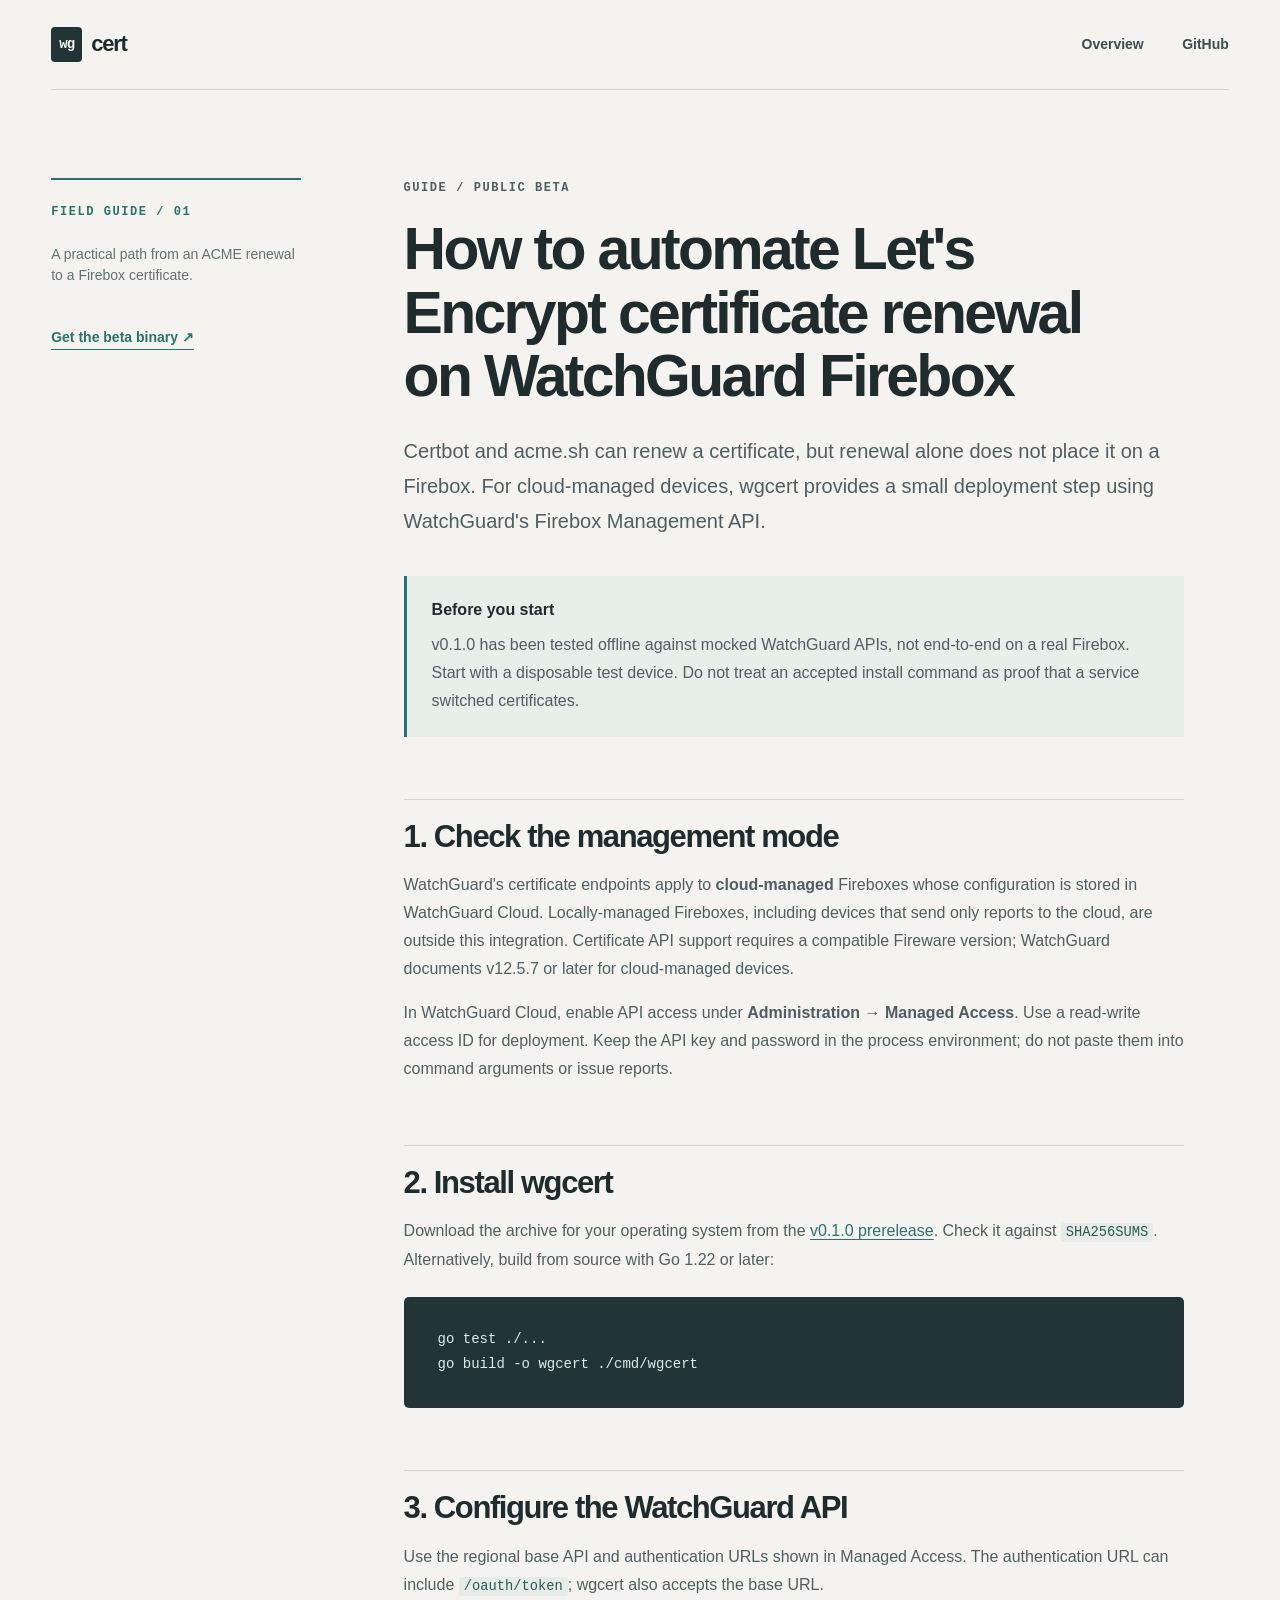
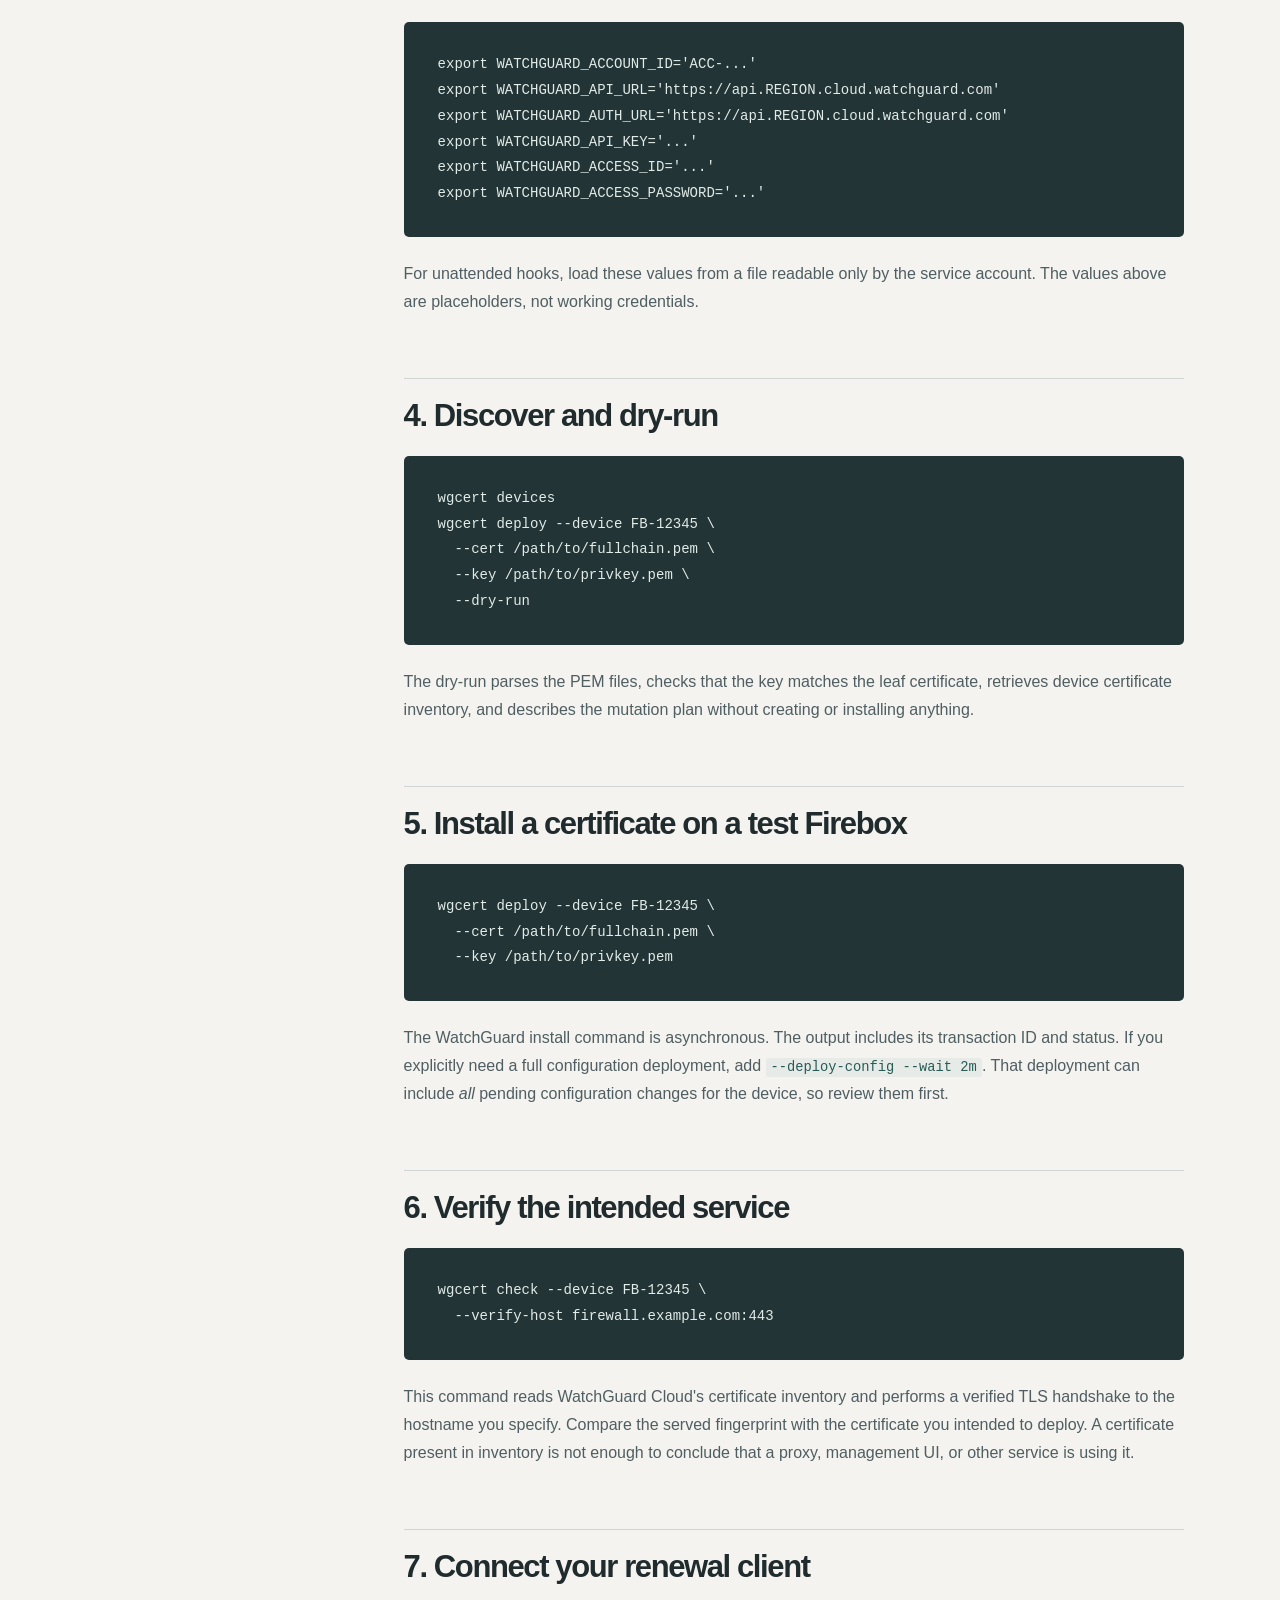
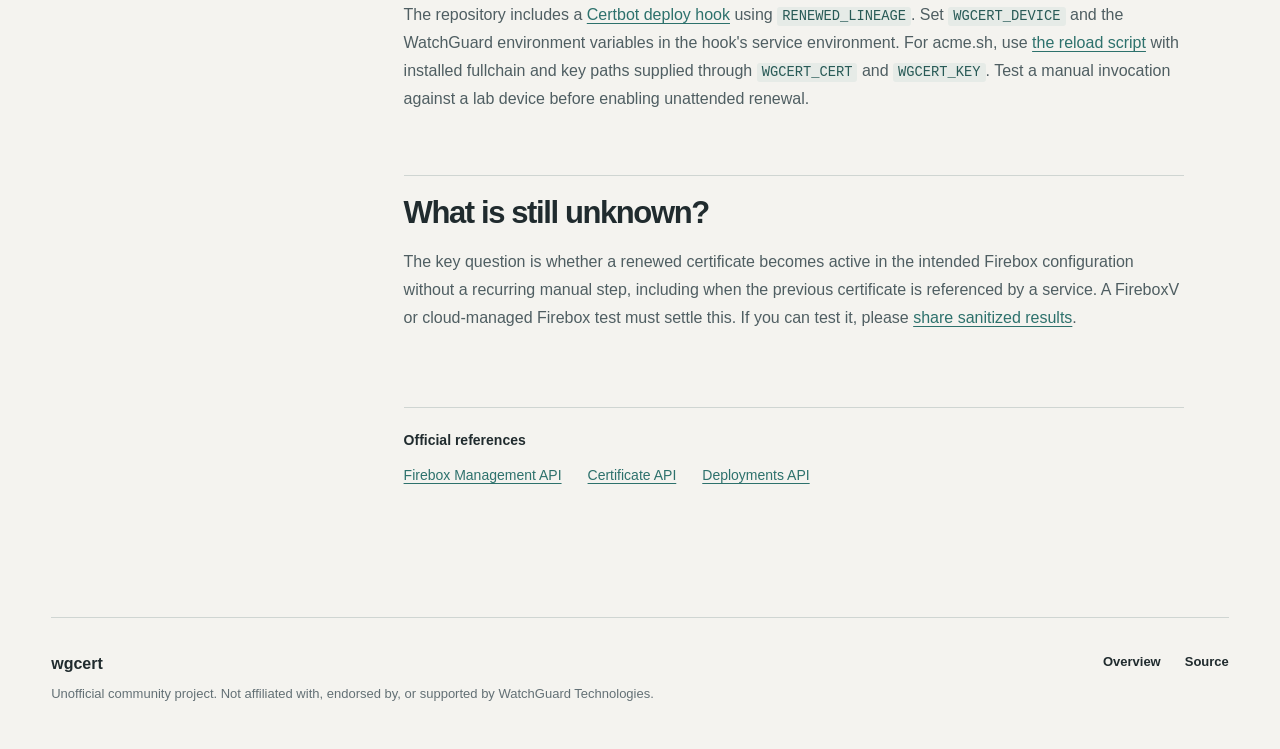
==== site/guide.html @ 9f6efe02 "feat: ship wgcert beta with release and Pages site" ====
<!doctype html>
<html lang="en">
<head>
  <meta charset="utf-8">
  <meta name="viewport" content="width=device-width, initial-scale=1">
  <meta name="theme-color" content="#f4f3ef">
  <title>How to automate Let's Encrypt certificate renewal on WatchGuard Firebox | wgcert</title>
  <meta name="description" content="A practical guide to moving renewed Let's Encrypt certificates from Certbot or acme.sh to cloud-managed WatchGuard Fireboxes, with dry-run and TLS verification steps.">
  <link rel="canonical" href="https://eliazv.github.io/watchguard-acme-deploy/guide.html">
  <link rel="stylesheet" href="style.css">
</head>
<body>
  <div class="site-shell">
    <header class="topbar"><a class="brand" href="./" aria-label="wgcert home"><span class="brand-mark">wg</span><span>cert</span></a><nav aria-label="Main navigation"><a href="./">Overview</a><a href="https://github.com/eliazv/watchguard-acme-deploy" rel="noopener noreferrer">GitHub</a></nav></header>
    <main class="article-layout"><aside class="article-aside"><span class="kicker">FIELD GUIDE / 01</span><p>A practical path from an ACME renewal to a Firebox certificate.</p><a class="text-link" href="https://github.com/eliazv/watchguard-acme-deploy/releases/tag/v0.1.0" rel="noopener noreferrer">Get the beta binary ↗</a></aside><article class="article"><p class="kicker">GUIDE / PUBLIC BETA</p><h1>How to automate Let's Encrypt certificate renewal on WatchGuard Firebox</h1><p class="article-lead">Certbot and acme.sh can renew a certificate, but renewal alone does not place it on a Firebox. For cloud-managed devices, wgcert provides a small deployment step using WatchGuard's Firebox Management API.</p>
      <div class="article-warning"><strong>Before you start</strong><p>v0.1.0 has been tested offline against mocked WatchGuard APIs, not end-to-end on a real Firebox. Start with a disposable test device. Do not treat an accepted install command as proof that a service switched certificates.</p></div>
      <h2>1. Check the management mode</h2><p>WatchGuard's certificate endpoints apply to <strong>cloud-managed</strong> Fireboxes whose configuration is stored in WatchGuard Cloud. Locally-managed Fireboxes, including devices that send only reports to the cloud, are outside this integration. Certificate API support requires a compatible Fireware version; WatchGuard documents v12.5.7 or later for cloud-managed devices.</p><p>In WatchGuard Cloud, enable API access under <strong>Administration → Managed Access</strong>. Use a read-write access ID for deployment. Keep the API key and password in the process environment; do not paste them into command arguments or issue reports.</p>
      <h2>2. Install wgcert</h2><p>Download the archive for your operating system from the <a href="https://github.com/eliazv/watchguard-acme-deploy/releases/tag/v0.1.0" rel="noopener noreferrer">v0.1.0 prerelease</a>. Check it against <code>SHA256SUMS</code>. Alternatively, build from source with Go 1.22 or later:</p><pre><code>go test ./...
go build -o wgcert ./cmd/wgcert</code></pre>
      <h2>3. Configure the WatchGuard API</h2><p>Use the regional base API and authentication URLs shown in Managed Access. The authentication URL can include <code>/oauth/token</code>; wgcert also accepts the base URL.</p><pre><code>export WATCHGUARD_ACCOUNT_ID='ACC-...'
export WATCHGUARD_API_URL='https://api.REGION.cloud.watchguard.com'
export WATCHGUARD_AUTH_URL='https://api.REGION.cloud.watchguard.com'
export WATCHGUARD_API_KEY='...'
export WATCHGUARD_ACCESS_ID='...'
export WATCHGUARD_ACCESS_PASSWORD='...'</code></pre><p>For unattended hooks, load these values from a file readable only by the service account. The values above are placeholders, not working credentials.</p>
      <h2>4. Discover and dry-run</h2><pre><code>wgcert devices
wgcert deploy --device FB-12345 \
  --cert /path/to/fullchain.pem \
  --key /path/to/privkey.pem \
  --dry-run</code></pre><p>The dry-run parses the PEM files, checks that the key matches the leaf certificate, retrieves device certificate inventory, and describes the mutation plan without creating or installing anything.</p>
      <h2>5. Install a certificate on a test Firebox</h2><pre><code>wgcert deploy --device FB-12345 \
  --cert /path/to/fullchain.pem \
  --key /path/to/privkey.pem</code></pre><p>The WatchGuard install command is asynchronous. The output includes its transaction ID and status. If you explicitly need a full configuration deployment, add <code>--deploy-config --wait 2m</code>. That deployment can include <em>all</em> pending configuration changes for the device, so review them first.</p>
      <h2>6. Verify the intended service</h2><pre><code>wgcert check --device FB-12345 \
  --verify-host firewall.example.com:443</code></pre><p>This command reads WatchGuard Cloud's certificate inventory and performs a verified TLS handshake to the hostname you specify. Compare the served fingerprint with the certificate you intended to deploy. A certificate present in inventory is not enough to conclude that a proxy, management UI, or other service is using it.</p>
      <h2>7. Connect your renewal client</h2><p>The repository includes a <a href="https://github.com/eliazv/watchguard-acme-deploy/blob/main/hooks/certbot/deploy.sh" rel="noopener noreferrer">Certbot deploy hook</a> using <code>RENEWED_LINEAGE</code>. Set <code>WGCERT_DEVICE</code> and the WatchGuard environment variables in the hook's service environment. For acme.sh, use <a href="https://github.com/eliazv/watchguard-acme-deploy/blob/main/hooks/acme.sh/reload.sh" rel="noopener noreferrer">the reload script</a> with installed fullchain and key paths supplied through <code>WGCERT_CERT</code> and <code>WGCERT_KEY</code>. Test a manual invocation against a lab device before enabling unattended renewal.</p>
      <h2>What is still unknown?</h2><p>The key question is whether a renewed certificate becomes active in the intended Firebox configuration without a recurring manual step, including when the previous certificate is referenced by a service. A FireboxV or cloud-managed Firebox test must settle this. If you can test it, please <a href="https://github.com/eliazv/watchguard-acme-deploy/issues/new/choose" rel="noopener noreferrer">share sanitized results</a>.</p>
      <div class="sources"><strong>Official references</strong><a href="https://www.watchguard.com/help/docs/API/Content/en-US/firebox/management/v1/management.html" rel="noopener noreferrer">Firebox Management API</a><a href="https://www.watchguard.com/help/docs/API/Content/en-US/firebox/management/v1/certificates_fireboxes.html" rel="noopener noreferrer">Certificate API</a><a href="https://www.watchguard.com/help/docs/API/Content/en-US/firebox/management/v1/deployments.html" rel="noopener noreferrer">Deployments API</a></div>
    </article></main>
    <footer><div><strong>wgcert</strong><span>Unofficial community project. Not affiliated with, endorsed by, or supported by WatchGuard Technologies.</span></div><div><a href="./">Overview</a><a href="https://github.com/eliazv/watchguard-acme-deploy" rel="noopener noreferrer">Source</a></div></footer>
  </div>
</body>
</html>
---- site/style.css ----
:root{color-scheme:light;--bg:#f4f3ef;--paper:#fbfaf7;--ink:#202b2e;--muted:#637075;--line:#cfd5d2;--accent:#2d716c;--dark:#233437;--light:#e8eeea;font-family:Geist,"Segoe UI",Arial,sans-serif}*{box-sizing:border-box}html{scroll-behavior:smooth}body{margin:0;background:var(--bg);color:var(--ink);font-size:16px;line-height:1.55}a{color:inherit;text-decoration:none}a:hover{text-decoration:underline}a:focus-visible{outline:3px solid var(--accent);outline-offset:4px}img{max-width:100%;display:block}.site-shell{max-width:1400px;margin:auto;padding:0 clamp(20px,4vw,58px)}.topbar{height:90px;display:flex;align-items:center;justify-content:space-between;border-bottom:1px solid var(--line)}.brand{display:inline-flex;align-items:center;gap:9px;font-size:22px;font-weight:700;letter-spacing:-.06em}.brand:hover{text-decoration:none}.brand-mark{background:var(--dark);color:var(--bg);font-family:ui-monospace,Consolas,monospace;font-size:14px;letter-spacing:-.06em;padding:7px 8px;border-radius:4px}.topbar nav{display:flex;gap:clamp(16px,3vw,42px);font-size:14px;font-weight:600}.topbar nav a{color:#3d4c50}.topbar nav a:hover{color:var(--accent)}.hero{display:grid;grid-template-columns:minmax(0,1.02fr) minmax(0,.98fr);gap:clamp(30px,5vw,78px);align-items:center;min-height:650px;padding:75px 0 85px}.eyebrow,.kicker{font-family:ui-monospace,Consolas,monospace;color:var(--accent);font-size:12px;font-weight:700;letter-spacing:.13em}.eyebrow{display:flex;gap:10px;align-items:center}.signal{width:8px;height:8px;border-radius:50%;background:var(--accent)}h1,h2,h3,p{margin-top:0}h1,h2,h3{letter-spacing:-.045em;line-height:1.08}h1{font-size:clamp(48px,5.3vw,78px);max-width:700px;margin:22px 0 26px;font-weight:650}h2{font-size:clamp(34px,3.4vw,50px);font-weight:630;margin:0 0 22px}h3{font-size:26px;font-weight:630;margin:16px 0}.lead{font-size:clamp(18px,1.55vw,21px);line-height:1.55;max-width:620px;color:#526064}.lead strong{color:var(--ink);font-weight:650}.hero-actions{display:flex;flex-wrap:wrap;gap:12px;margin:36px 0 19px}.button{display:inline-flex;align-items:center;justify-content:center;gap:14px;min-height:52px;padding:0 19px;font-size:14px;font-weight:700;border:1px solid var(--dark);transition:transform .2s ease,background .2s ease,color .2s ease}.button:hover{text-decoration:none;transform:translateY(-2px)}.button:active{transform:translateY(1px)}.primary{background:var(--dark);color:#f7f8f5}.primary:hover{background:#365657}.secondary{background:transparent;color:var(--dark)}.secondary:hover{background:var(--light)}.hero-note{font-size:13px;color:var(--muted);max-width:560px}.hero-visual{align-self:center;padding-top:45px}.hero-visual img{box-shadow:0 28px 56px -34px rgba(17,40,41,.45);width:100%;border-radius:12px}.visual-caption{display:block;text-align:right;margin-top:13px;font:12px ui-monospace,Consolas,monospace;color:var(--muted)}.section{border-top:1px solid var(--line);padding:100px 0}.section-heading{max-width:660px}.section-heading>p:last-child{color:var(--muted);font-size:18px;line-height:1.65}.flow{display:grid;grid-template-columns:repeat(4,1fr);margin-top:50px;border-top:1px solid var(--ink);border-bottom:1px solid var(--line)}.flow>div{position:relative;min-height:158px;padding:24px 20px 20px 0;display:flex;flex-direction:column;gap:6px}.flow>div:not(:last-child)::after{content:"";position:absolute;right:25px;top:50%;width:26px;height:1px;background:var(--accent)}.flow span,.detail-index{font:12px ui-monospace,Consolas,monospace;color:var(--accent)}.flow strong{margin-top:15px;font-size:20px;letter-spacing:-.035em}.flow small{color:var(--muted);font-size:13px}.details .section-heading{margin-bottom:42px}.detail-grid{display:grid;grid-template-columns:1.2fr .8fr;gap:0 54px;border-top:1px solid var(--line)}.detail{border-bottom:1px solid var(--line);padding:32px 0 38px}.detail p{color:var(--muted);max-width:580px}.detail.large{grid-row:span 2;display:flex;flex-direction:column;justify-content:flex-start;padding-right:35px;border-right:1px solid var(--line)}.detail code{font-size:13px;white-space:normal;overflow-wrap:anywhere;display:block;margin-top:auto;padding:17px 0 0;border-top:1px solid var(--line);color:var(--accent)}.quickstart{display:grid;grid-template-columns:minmax(0,.8fr) minmax(0,1.2fr);gap:8%;align-items:center}.quickstart p:not(.kicker){color:var(--muted);max-width:440px}.text-link{display:inline-block;color:var(--accent);font-weight:700;border-bottom:1px solid var(--accent);margin-top:18px}.text-link:hover{text-decoration:none;color:var(--ink)}pre,code{font-family:"Geist Mono",ui-monospace,SFMono-Regular,Consolas,monospace}pre{background:var(--dark);color:#e1ebe7;padding:30px 34px;overflow:auto;font-size:14px;line-height:1.85;margin:0;border-radius:5px}pre code{font-size:inherit}.limitations{display:grid;grid-template-columns:1fr 1.1fr;gap:8%}.limits-list p{border-top:1px solid var(--line);padding:20px 0;margin:0;color:var(--muted)}.limits-list strong{color:var(--ink)}.callout{background:var(--dark);color:#f3f5f0;margin:0 0 80px;padding:60px clamp(30px,5vw,72px);display:flex;align-items:end;justify-content:space-between;gap:42px}.callout h2{max-width:610px}.callout p:not(.kicker){max-width:700px;color:#c4d2cd}.callout .kicker{color:#80bdb0}.callout .primary{background:#dfebe5;color:var(--dark);border-color:#dfebe5;white-space:nowrap}.callout .primary:hover{background:#fff}footer{border-top:1px solid var(--line);padding:34px 0 45px;display:flex;justify-content:space-between;gap:30px;font-size:13px;color:var(--muted)}footer>div:first-child{display:flex;flex-direction:column;gap:7px;max-width:640px}footer strong{color:var(--ink);font-size:16px}footer>div:last-child{display:flex;gap:24px;align-items:start}footer a{font-weight:650;color:var(--ink)}.article-layout{display:grid;grid-template-columns:250px minmax(0,780px);gap:clamp(50px,8vw,130px);padding:88px 0 130px}.article-aside{position:sticky;top:40px;height:fit-content;border-top:2px solid var(--accent);padding-top:20px;color:var(--muted);font-size:14px}.article-aside p{margin:22px 0}.article .kicker{margin-bottom:18px}.article h1{font-size:clamp(42px,4.6vw,64px);margin:0 0 26px}.article-lead{font-size:20px;color:#526064;line-height:1.6}.article h2{font-size:31px;margin:62px 0 18px;padding-top:20px;border-top:1px solid var(--line)}.article p{line-height:1.75;color:#4f5e62}.article a{color:var(--accent);text-decoration:underline;text-underline-offset:3px}.article code:not(pre code){font-size:.86em;background:#e6ebe7;padding:2px 5px;border-radius:3px;color:#285a56}.article pre{margin:23px 0}.article-warning{background:#e8eeea;border-left:3px solid var(--accent);padding:22px 25px;margin:37px 0}.article-warning p{margin:8px 0 0}.sources{border-top:1px solid var(--line);margin-top:75px;padding-top:22px;display:flex;flex-wrap:wrap;gap:14px 26px;font-size:14px}.sources strong{width:100%;color:var(--ink)}@media(max-width:900px){.hero{grid-template-columns:1fr;gap:35px;padding:58px 0 75px}.hero-visual{padding:0;max-width:700px}.flow{grid-template-columns:repeat(2,1fr)}.flow>div{min-height:140px}.flow>div:nth-child(2)::after{display:none}.quickstart,.limitations{grid-template-columns:1fr;gap:30px}.callout{align-items:start;flex-direction:column}.article-layout{grid-template-columns:1fr;gap:35px;padding:55px 0 90px}.article-aside{position:static;max-width:700px}}@media(max-width:620px){.site-shell{padding:0 20px}.topbar{height:74px}.topbar nav{gap:14px;font-size:13px}.topbar nav a:first-child{display:none}h1{font-size:45px}.hero{min-height:0}.hero-actions{flex-direction:column;align-items:stretch}.button{width:100%}.section{padding:70px 0}.flow{grid-template-columns:1fr}.flow>div{min-height:103px;padding:18px 0}.flow>div:not(:last-child){border-bottom:1px solid var(--line)}.flow>div::after{display:none}.flow strong{margin-top:4px}.detail-grid{grid-template-columns:1fr}.detail.large{grid-row:auto;border-right:0;padding-right:0}.detail code{margin-top:30px}.quickstart pre{font-size:12px;padding:22px}.callout{padding:35px 25px;margin-bottom:55px}footer{flex-direction:column}.article h1{font-size:40px}.article h2{font-size:28px}.article pre{font-size:12px;padding:20px}}
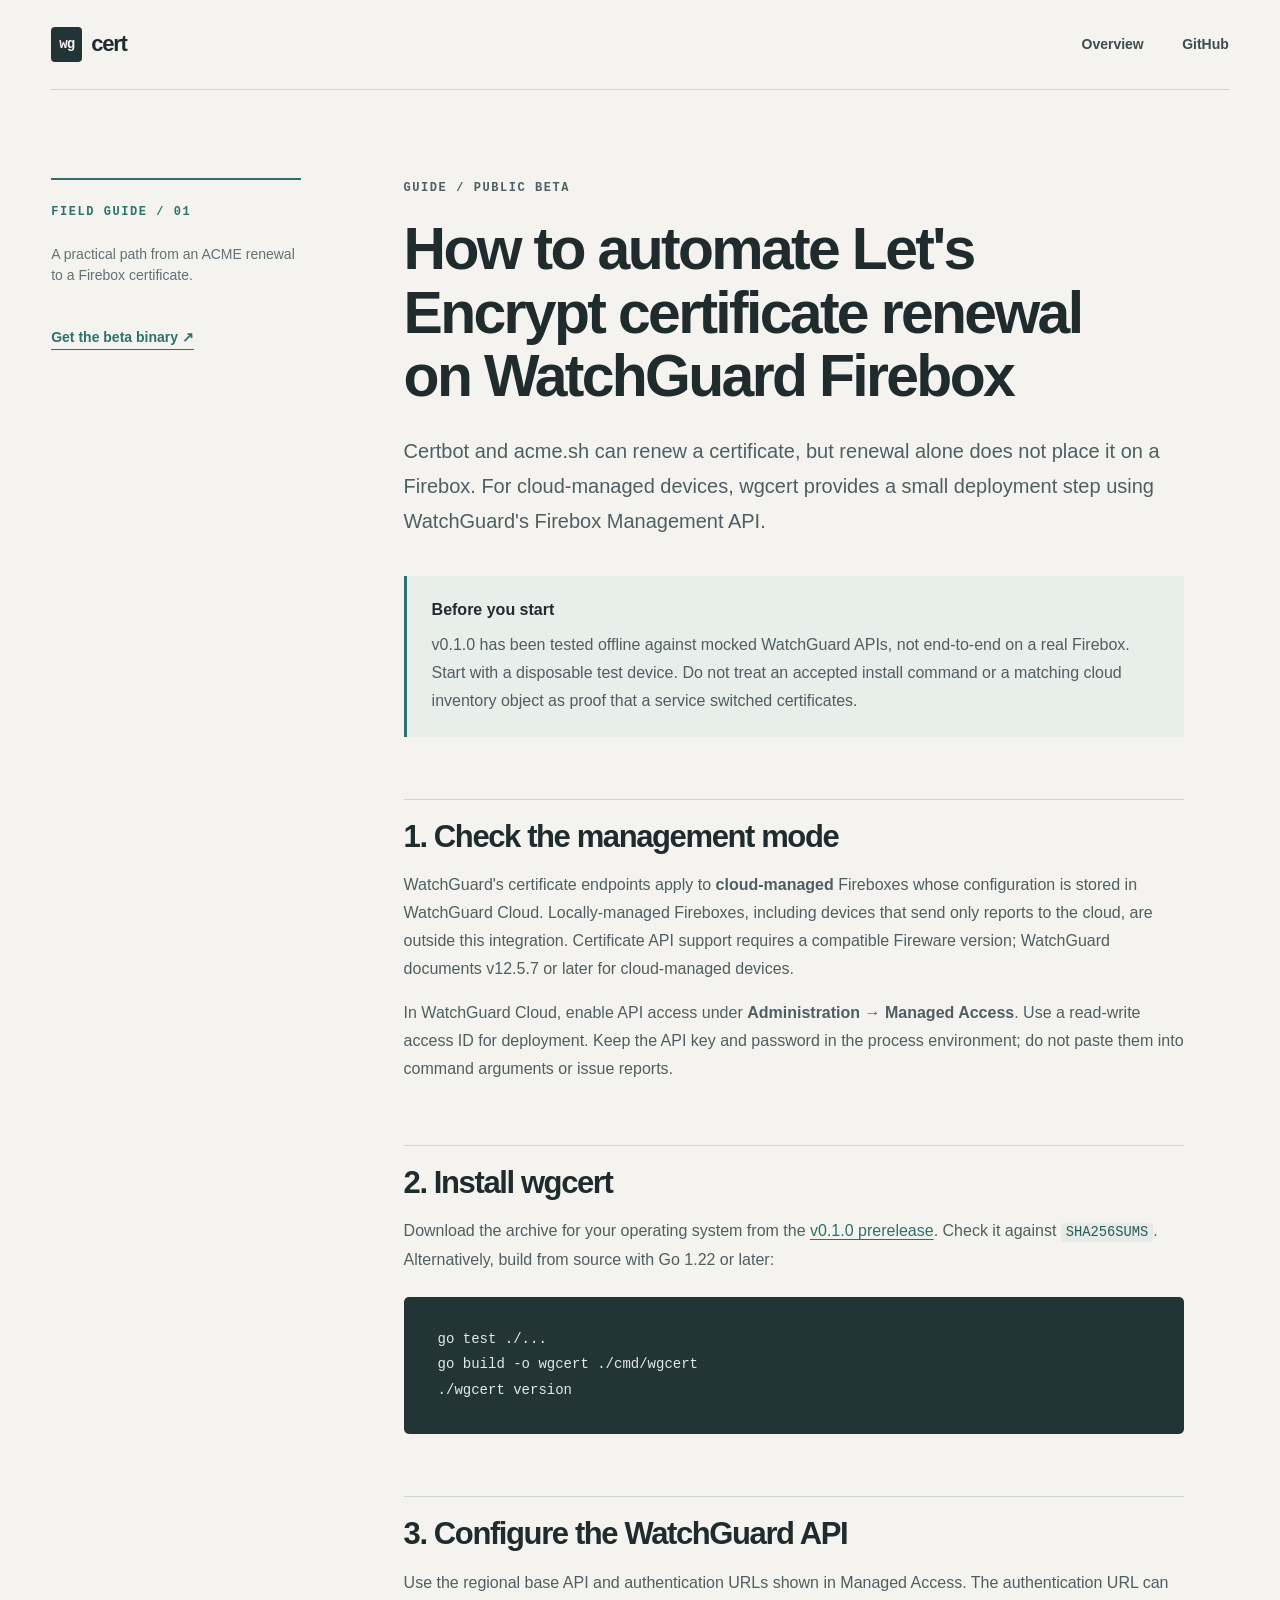
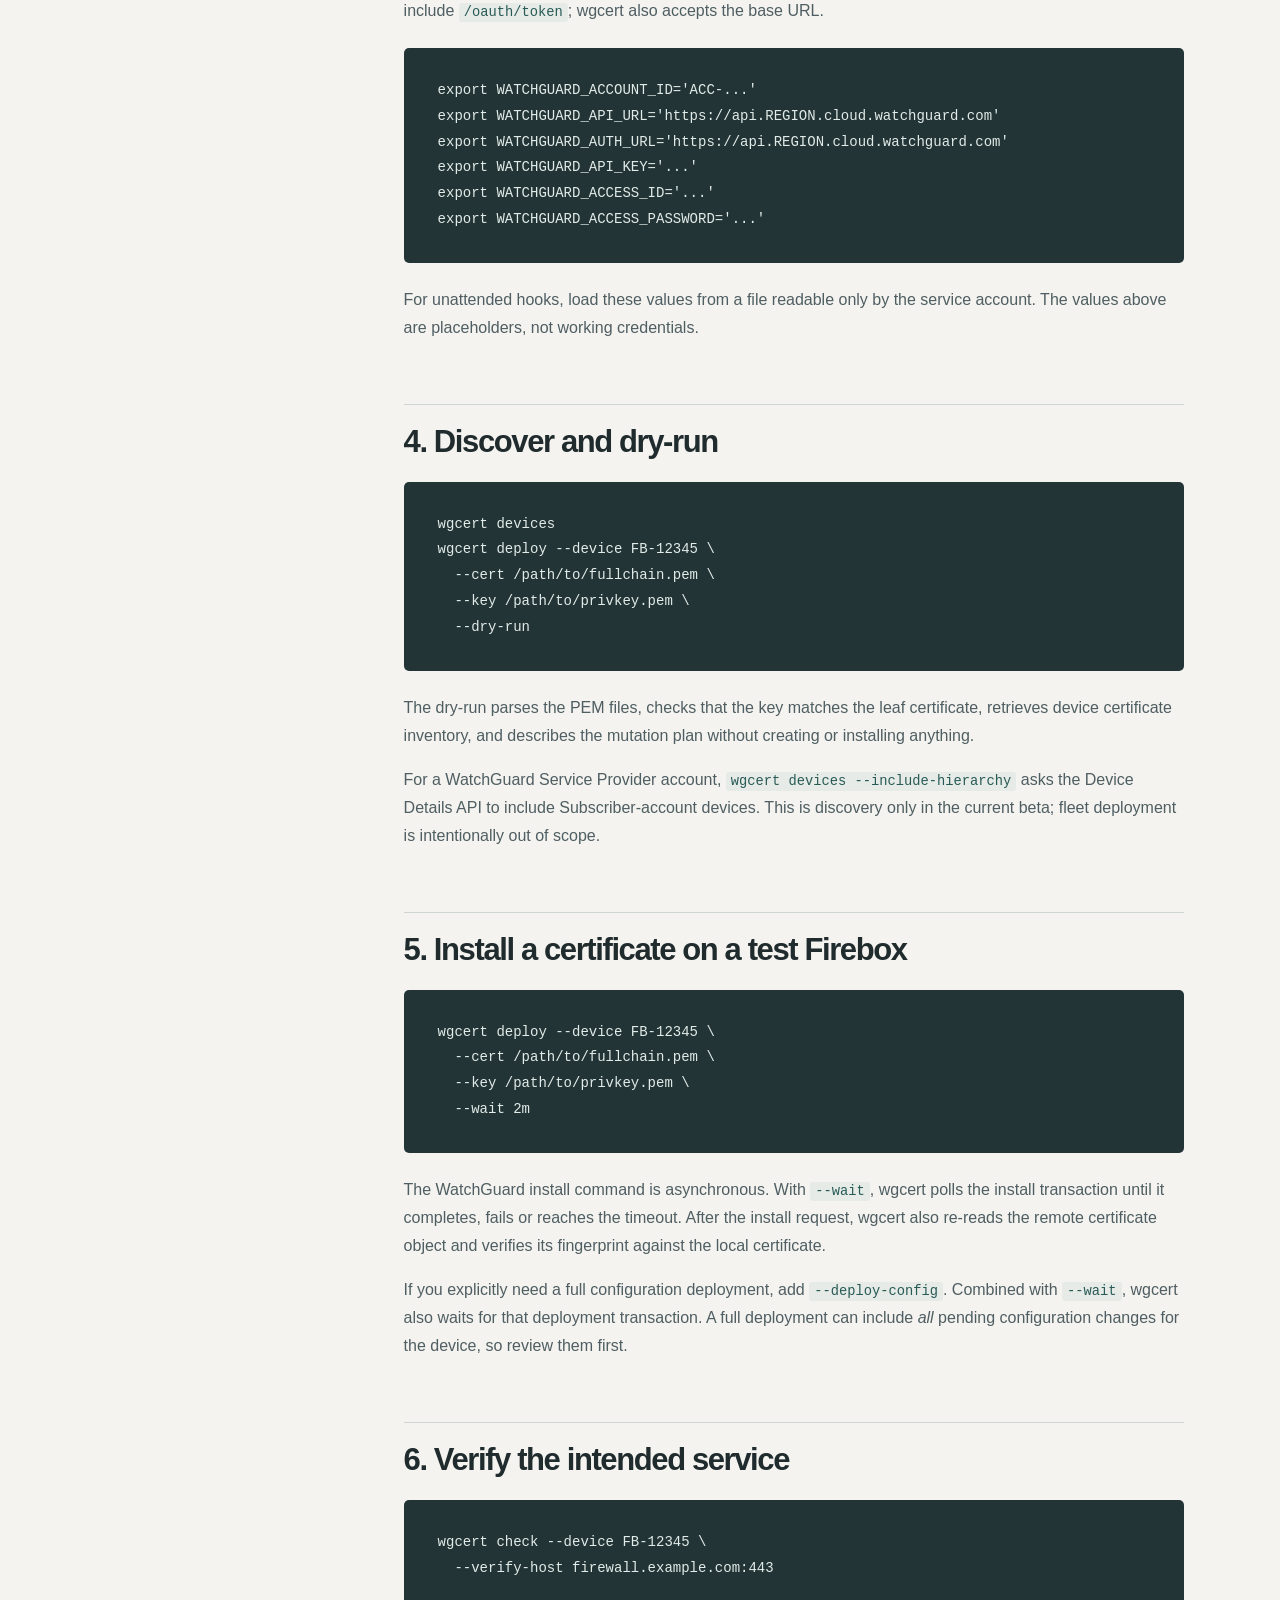
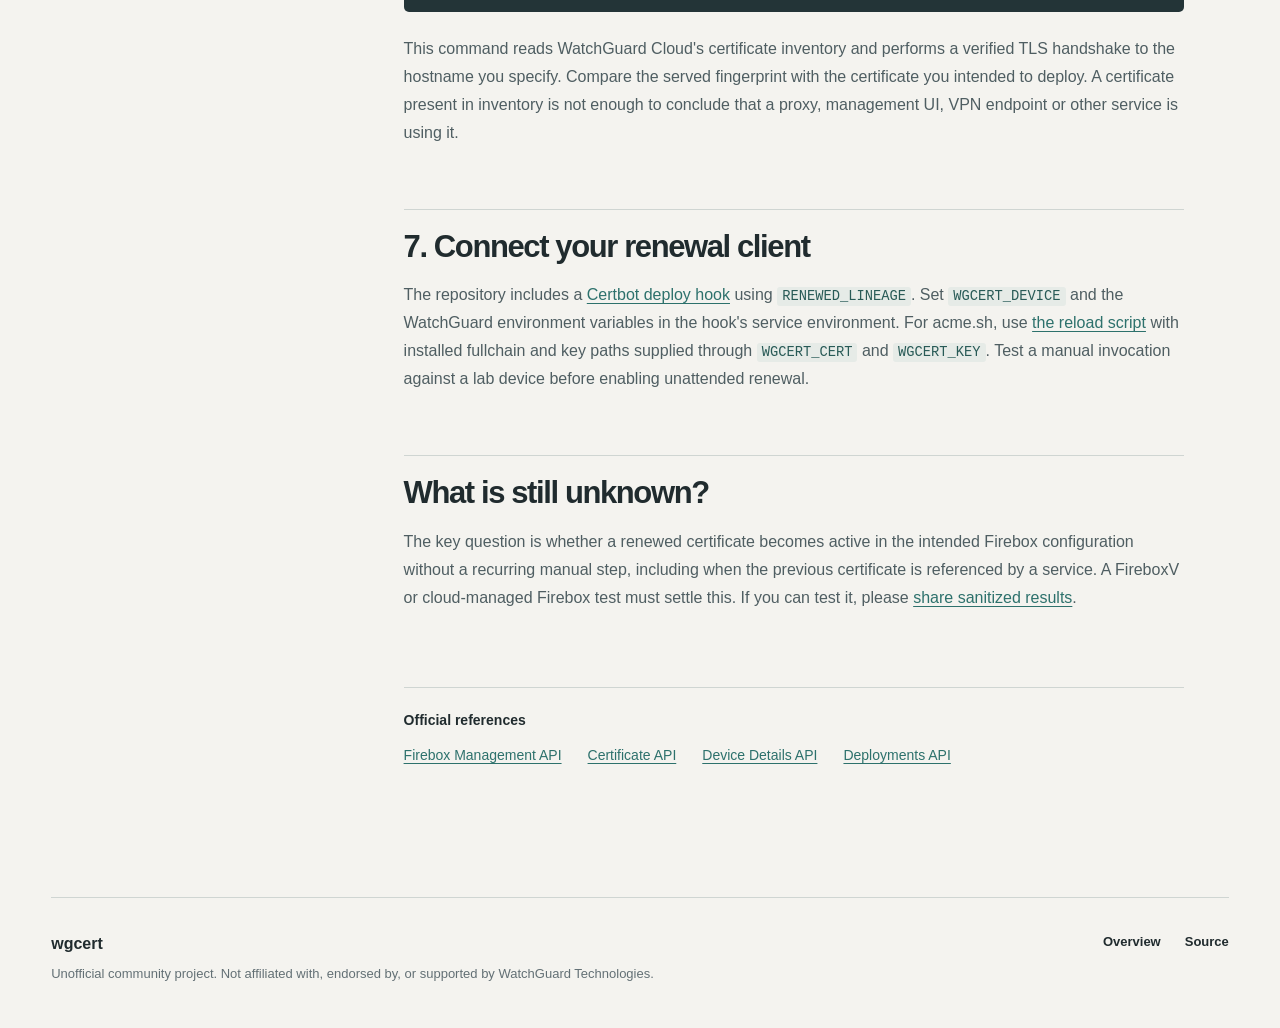
==== commit 7f2ff5ad: "docs: update field guide for transaction verification" ====
--- a/site/guide.html
+++ b/site/guide.html
@@ -5,7 +5,7 @@
   <meta name="viewport" content="width=device-width, initial-scale=1">
   <meta name="theme-color" content="#f4f3ef">
   <title>How to automate Let's Encrypt certificate renewal on WatchGuard Firebox | wgcert</title>
-  <meta name="description" content="A practical guide to moving renewed Let's Encrypt certificates from Certbot or acme.sh to cloud-managed WatchGuard Fireboxes, with dry-run and TLS verification steps.">
+  <meta name="description" content="A practical guide to moving renewed Let's Encrypt certificates from Certbot or acme.sh to cloud-managed WatchGuard Fireboxes, with dry-run, transaction waiting and TLS verification steps.">
   <link rel="canonical" href="https://eliazv.github.io/watchguard-acme-deploy/guide.html">
   <link rel="stylesheet" href="style.css">
 </head>
@@ -13,10 +13,11 @@
   <div class="site-shell">
     <header class="topbar"><a class="brand" href="./" aria-label="wgcert home"><span class="brand-mark">wg</span><span>cert</span></a><nav aria-label="Main navigation"><a href="./">Overview</a><a href="https://github.com/eliazv/watchguard-acme-deploy" rel="noopener noreferrer">GitHub</a></nav></header>
     <main class="article-layout"><aside class="article-aside"><span class="kicker">FIELD GUIDE / 01</span><p>A practical path from an ACME renewal to a Firebox certificate.</p><a class="text-link" href="https://github.com/eliazv/watchguard-acme-deploy/releases/tag/v0.1.0" rel="noopener noreferrer">Get the beta binary ↗</a></aside><article class="article"><p class="kicker">GUIDE / PUBLIC BETA</p><h1>How to automate Let's Encrypt certificate renewal on WatchGuard Firebox</h1><p class="article-lead">Certbot and acme.sh can renew a certificate, but renewal alone does not place it on a Firebox. For cloud-managed devices, wgcert provides a small deployment step using WatchGuard's Firebox Management API.</p>
-      <div class="article-warning"><strong>Before you start</strong><p>v0.1.0 has been tested offline against mocked WatchGuard APIs, not end-to-end on a real Firebox. Start with a disposable test device. Do not treat an accepted install command as proof that a service switched certificates.</p></div>
+      <div class="article-warning"><strong>Before you start</strong><p>v0.1.0 has been tested offline against mocked WatchGuard APIs, not end-to-end on a real Firebox. Start with a disposable test device. Do not treat an accepted install command or a matching cloud inventory object as proof that a service switched certificates.</p></div>
       <h2>1. Check the management mode</h2><p>WatchGuard's certificate endpoints apply to <strong>cloud-managed</strong> Fireboxes whose configuration is stored in WatchGuard Cloud. Locally-managed Fireboxes, including devices that send only reports to the cloud, are outside this integration. Certificate API support requires a compatible Fireware version; WatchGuard documents v12.5.7 or later for cloud-managed devices.</p><p>In WatchGuard Cloud, enable API access under <strong>Administration → Managed Access</strong>. Use a read-write access ID for deployment. Keep the API key and password in the process environment; do not paste them into command arguments or issue reports.</p>
       <h2>2. Install wgcert</h2><p>Download the archive for your operating system from the <a href="https://github.com/eliazv/watchguard-acme-deploy/releases/tag/v0.1.0" rel="noopener noreferrer">v0.1.0 prerelease</a>. Check it against <code>SHA256SUMS</code>. Alternatively, build from source with Go 1.22 or later:</p><pre><code>go test ./...
-go build -o wgcert ./cmd/wgcert</code></pre>
+go build -o wgcert ./cmd/wgcert
+./wgcert version</code></pre>
       <h2>3. Configure the WatchGuard API</h2><p>Use the regional base API and authentication URLs shown in Managed Access. The authentication URL can include <code>/oauth/token</code>; wgcert also accepts the base URL.</p><pre><code>export WATCHGUARD_ACCOUNT_ID='ACC-...'
 export WATCHGUARD_API_URL='https://api.REGION.cloud.watchguard.com'
 export WATCHGUARD_AUTH_URL='https://api.REGION.cloud.watchguard.com'
@@ -27,15 +28,16 @@
 wgcert deploy --device FB-12345 \
   --cert /path/to/fullchain.pem \
   --key /path/to/privkey.pem \
-  --dry-run</code></pre><p>The dry-run parses the PEM files, checks that the key matches the leaf certificate, retrieves device certificate inventory, and describes the mutation plan without creating or installing anything.</p>
+  --dry-run</code></pre><p>The dry-run parses the PEM files, checks that the key matches the leaf certificate, retrieves device certificate inventory, and describes the mutation plan without creating or installing anything.</p><p>For a WatchGuard Service Provider account, <code>wgcert devices --include-hierarchy</code> asks the Device Details API to include Subscriber-account devices. This is discovery only in the current beta; fleet deployment is intentionally out of scope.</p>
       <h2>5. Install a certificate on a test Firebox</h2><pre><code>wgcert deploy --device FB-12345 \
   --cert /path/to/fullchain.pem \
-  --key /path/to/privkey.pem</code></pre><p>The WatchGuard install command is asynchronous. The output includes its transaction ID and status. If you explicitly need a full configuration deployment, add <code>--deploy-config --wait 2m</code>. That deployment can include <em>all</em> pending configuration changes for the device, so review them first.</p>
+  --key /path/to/privkey.pem \
+  --wait 2m</code></pre><p>The WatchGuard install command is asynchronous. With <code>--wait</code>, wgcert polls the install transaction until it completes, fails or reaches the timeout. After the install request, wgcert also re-reads the remote certificate object and verifies its fingerprint against the local certificate.</p><p>If you explicitly need a full configuration deployment, add <code>--deploy-config</code>. Combined with <code>--wait</code>, wgcert also waits for that deployment transaction. A full deployment can include <em>all</em> pending configuration changes for the device, so review them first.</p>
       <h2>6. Verify the intended service</h2><pre><code>wgcert check --device FB-12345 \
-  --verify-host firewall.example.com:443</code></pre><p>This command reads WatchGuard Cloud's certificate inventory and performs a verified TLS handshake to the hostname you specify. Compare the served fingerprint with the certificate you intended to deploy. A certificate present in inventory is not enough to conclude that a proxy, management UI, or other service is using it.</p>
+  --verify-host firewall.example.com:443</code></pre><p>This command reads WatchGuard Cloud's certificate inventory and performs a verified TLS handshake to the hostname you specify. Compare the served fingerprint with the certificate you intended to deploy. A certificate present in inventory is not enough to conclude that a proxy, management UI, VPN endpoint or other service is using it.</p>
       <h2>7. Connect your renewal client</h2><p>The repository includes a <a href="https://github.com/eliazv/watchguard-acme-deploy/blob/main/hooks/certbot/deploy.sh" rel="noopener noreferrer">Certbot deploy hook</a> using <code>RENEWED_LINEAGE</code>. Set <code>WGCERT_DEVICE</code> and the WatchGuard environment variables in the hook's service environment. For acme.sh, use <a href="https://github.com/eliazv/watchguard-acme-deploy/blob/main/hooks/acme.sh/reload.sh" rel="noopener noreferrer">the reload script</a> with installed fullchain and key paths supplied through <code>WGCERT_CERT</code> and <code>WGCERT_KEY</code>. Test a manual invocation against a lab device before enabling unattended renewal.</p>
       <h2>What is still unknown?</h2><p>The key question is whether a renewed certificate becomes active in the intended Firebox configuration without a recurring manual step, including when the previous certificate is referenced by a service. A FireboxV or cloud-managed Firebox test must settle this. If you can test it, please <a href="https://github.com/eliazv/watchguard-acme-deploy/issues/new/choose" rel="noopener noreferrer">share sanitized results</a>.</p>
-      <div class="sources"><strong>Official references</strong><a href="https://www.watchguard.com/help/docs/API/Content/en-US/firebox/management/v1/management.html" rel="noopener noreferrer">Firebox Management API</a><a href="https://www.watchguard.com/help/docs/API/Content/en-US/firebox/management/v1/certificates_fireboxes.html" rel="noopener noreferrer">Certificate API</a><a href="https://www.watchguard.com/help/docs/API/Content/en-US/firebox/management/v1/deployments.html" rel="noopener noreferrer">Deployments API</a></div>
+      <div class="sources"><strong>Official references</strong><a href="https://www.watchguard.com/help/docs/API/Content/en-US/firebox/management/v1/management.html" rel="noopener noreferrer">Firebox Management API</a><a href="https://www.watchguard.com/help/docs/API/Content/en-US/firebox/management/v1/certificates_fireboxes.html" rel="noopener noreferrer">Certificate API</a><a href="https://www.watchguard.com/help/docs/API/Content/en-US/firebox/management/v1/device_details.html" rel="noopener noreferrer">Device Details API</a><a href="https://www.watchguard.com/help/docs/API/Content/en-US/firebox/management/v1/deployments.html" rel="noopener noreferrer">Deployments API</a></div>
     </article></main>
     <footer><div><strong>wgcert</strong><span>Unofficial community project. Not affiliated with, endorsed by, or supported by WatchGuard Technologies.</span></div><div><a href="./">Overview</a><a href="https://github.com/eliazv/watchguard-acme-deploy" rel="noopener noreferrer">Source</a></div></footer>
   </div>
